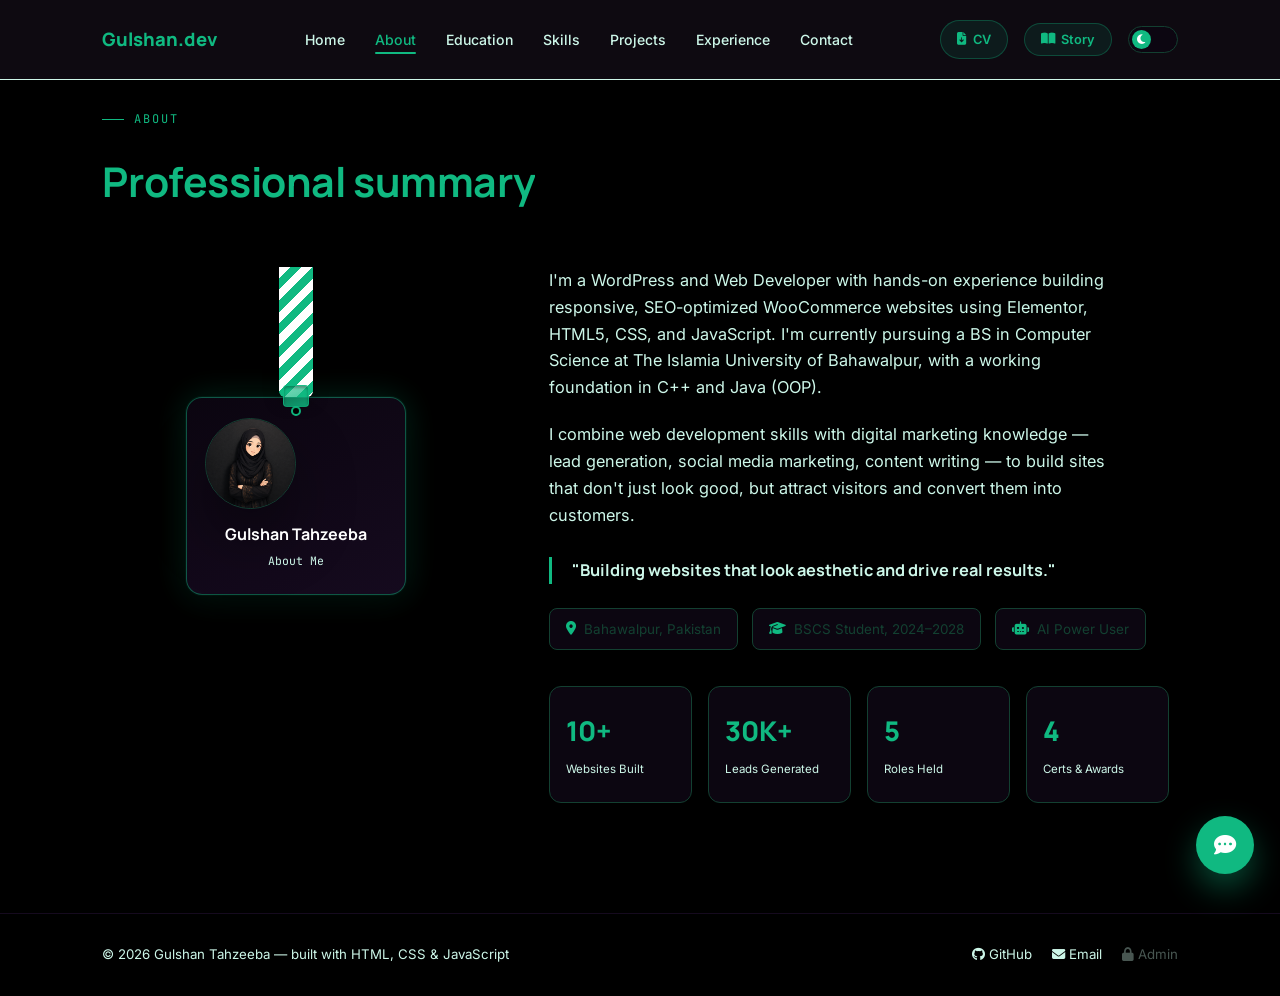
==== about.html @ 15b7401f "Add files via upload" ====
<!DOCTYPE html>
<html lang="en">

<head>
  <meta charset="UTF-8">
  <meta name="viewport" content="width=device-width, initial-scale=1.0">
  <title>About — Gulshan Tahzeeba</title>
  <link rel="shortcut icon" href="assets/GUL.png" type="image/x-icon">
  <link rel="preconnect" href="https://fonts.googleapis.com">
  <link
    href="https://fonts.googleapis.com/css2?family=Manrope:wght@500;700;800&family=Inter:wght@400;500;600&family=JetBrains+Mono:wght@400;500;600&display=swap"
    rel="stylesheet">
  <link rel="stylesheet" href="https://cdnjs.cloudflare.com/ajax/libs/font-awesome/6.5.1/css/all.min.css">
  <link rel="stylesheet" href="style.css">
</head>

<body>

  <div class="page-loader" id="pageLoader">
    <div class="loader-inner">
      <div class="loader-avatar-ring">
        <img src="assets/Hero.png" alt="Loading">
      </div>
      <span class="loader-text">loading&hellip;</span>
    </div>
  </div>

  <!-- ============ NAVBAR ============ -->
  <nav class="navbar">
    <a href="index.html" class="logo">Gulshan<span class="logo-dot">.dev</span></a>

    <ul class="nav-links" id="navLinks">
      <li><a href="index.html">Home</a></li>
      <li><a href="about.html" class="active-link">About</a></li>
      <li><a href="education.html">Education</a></li>
      <li><a href="skills.html">Skills</a></li>
      <li><a href="projects.html">Projects</a></li>
      <li><a href="experience.html">Experience</a></li>
      <li><a href="contact.html">Contact</a></li>
    </ul>

    <div class="nav-actions">
      <a class="mode-btn" href="assets/CV.pdf" download="Gulshan-Tahzeeba-CV.pdf" aria-label="Download CV"><i
          class="fa-solid fa-file-arrow-down"></i> CV</a>
      <button class="mode-btn" id="storyModeBtn" aria-label="Open story mode"><i class="fa-solid fa-book-open"></i>
        Story</button>
      <button class="theme-toggle" id="themeToggle" aria-label="Toggle dark and light mode">
        <span class="toggle-track">
          <span class="toggle-thumb" id="toggleThumb"><i class="fa-solid fa-moon"></i></span>
        </span>
      </button>
      <button class="hamburger" id="hamburger" aria-label="Open menu">
        <span></span><span></span><span></span>
      </button>
    </div>
  </nav>

  <!-- ============ STORY MODE OVERLAY ============ -->
  <div class="story-overlay" id="storyOverlay">
    <div class="story-progress" id="storyProgress"></div>
    <span class="story-slide-counter" id="storyCounter">1 / 11</span>
    <button class="story-close" id="storyClose" aria-label="Close story, go to portfolio"><i
        class="fa-solid fa-xmark"></i> Portfolio Mode</button>
    <div class="story-stage" id="storyStage">
      <!-- slides injected by JS -->
    </div>
    <p class="story-tap-hint">tap sides or use arrow keys to navigate</p>
    <button class="story-nav story-nav-prev" id="storyPrev" aria-label="Previous slide"><i
        class="fa-solid fa-chevron-left"></i></button>
    <button class="story-nav story-nav-next" id="storyNext" aria-label="Next slide"><i
        class="fa-solid fa-chevron-right"></i></button>
  </div>

  <section class="about" id="about">
    <p class="eyebrow">About</p>
    <h2 class="section-title split-text">Professional summary</h2>

    <div class="about-grid">
      <div class="about-image">
        <div class="lanyard-wrap idle-swing">
          <div class="lanyard-strap"></div>
          <div class="lanyard-clip"></div>
          <div class="lanyard-card">
            <div class="lanyard-hole"></div>
            <img src="assets/About.png" alt="Portrait illustration of Gulshan">
            <h4>Gulshan Tahzeeba</h4>
            <p>About Me</p>
          </div>
        </div>
      </div>

      <div class="about-text">
        <p data-edit="about-para-1">
          I'm a WordPress and Web Developer with hands-on experience building
          responsive, SEO-optimized WooCommerce websites using Elementor,
          HTML5, CSS, and JavaScript. I'm currently pursuing a BS in Computer
          Science at The Islamia University of Bahawalpur, with a working
          foundation in C++ and Java (OOP).
        </p>
        <p data-edit="about-para-2">
          I combine web development skills with digital marketing knowledge
          &mdash; lead generation, social media marketing, content writing &mdash; to
          build sites that don't just look good, but attract visitors and
          convert them into customers.
        </p>

        <p class="about-quote" data-edit="about-quote">
          "Building websites that look aesthetic and drive real results."
        </p>

        <div class="about-meta">
          <span class="meta-chip"><i class="fa-solid fa-location-dot icon"></i> Bahawalpur, Pakistan</span>
          <span class="meta-chip"><i class="fa-solid fa-graduation-cap icon"></i> BSCS Student, 2024&ndash;2028</span>
          <span class="meta-chip"><i class="fa-solid fa-robot icon"></i> AI Power User</span>
        </div>

        <div class="about-stats">
          <div class="stat-card spotlight-card">
            <span class="stat-number" data-count="10" data-suffix="+">0</span>
            <span class="stat-label">Websites Built</span>
          </div>
          <div class="stat-card spotlight-card">
            <span class="stat-number" data-count="30" data-suffix="K+">0</span>
            <span class="stat-label">Leads Generated</span>
          </div>
          <div class="stat-card spotlight-card">
            <span class="stat-number" data-count="5" data-suffix="">0</span>
            <span class="stat-label">Roles Held</span>
          </div>
          <div class="stat-card spotlight-card">
            <span class="stat-number" data-count="4" data-suffix="">0</span>
            <span class="stat-label">Certs &amp; Awards</span>
          </div>
        </div>
      </div>
    </div>
  </section>


  <footer class="footer">
    <p data-edit="footer-copyright">&copy; 2026 Gulshan Tahzeeba &mdash; built with HTML, CSS &amp; JavaScript</p>
    <div class="footer-socials">
      <a href="https://github.com/gulshantahzeeba-57" target="_blank" rel="noopener"><i class="fa-brands fa-github"></i>
        GitHub</a>
      <a href="mailto:gulshantahzeeba.kir@gmail.com"><i class="fa-solid fa-envelope"></i> Email</a>
      <a href="admin.html" style="opacity:.35;"><i class="fa-solid fa-lock"></i> Admin</a>
    </div>
  </footer>

  <!-- ============ CHATBOT WIDGET ============ -->
  <button class="chat-fab" id="chatFab" aria-label="Open chat assistant">
    <i class="fa-solid fa-comment-dots"></i>
  </button>

  <div class="chat-window" id="chatWindow">
    <div class="chat-header">
      <span class="chat-header-title">Ask about Gulshan</span>
      <button class="chat-close" id="chatClose" aria-label="Close chat">×</button>
    </div>
    <div class="chat-messages" id="chatMessages">
      <div class="chat-msg bot">
        Hi! Ask me about Gulshan's skills, projects, education, experience, or how to get in touch.
      </div>
    </div>
    <div class="chat-input-row">
      <input type="text" id="chatInput" placeholder="Type a message..." autocomplete="off">
      <button id="chatSend" aria-label="Send message"><i class="fa-solid fa-paper-plane"></i></button>
    </div>
  </div>

  <script src="content-apply.js"></script>
  <script src="custom-cursor.js"></script>
  <script src="script.js"></script>
</body>

</html>
---- style.css ----
/* Gulshan Tahzeeba — portfolio stylesheet (plain CSS, no custom properties/root system) */

* {
  margin: 0;
  padding: 0;
  box-sizing: border-box;
}

html {
  scroll-behavior: smooth;
}

body {
  font-family: "Inter", sans-serif;
  background-color: #000000;
  color: #ffffff;
  line-height: 1.65;
  transition: background-color 0.4s ease, color 0.4s ease;
  overflow-x: hidden;
}

h1,
h2,
h3 {
  font-family: "Manrope", sans-serif;
  font-weight: 700;
  letter-spacing: -0.01em;
  color: #10B981;
}

a {
  text-decoration: none;
  color: inherit;
}

ul {
  list-style: none;
}

button {
  cursor: pointer;
  font-family: inherit;
  border: none;
  background: none;
  color: inherit;
}

img {
  max-width: 100%;
  display: block;
}

section {
  padding: 110px 8%;
  max-width: 1280px;
  margin: 0 auto;
}

::selection {
  background-color: #10B981;
  color: #000000;
}

.page-loader {
  position: fixed;
  inset: 0;
  z-index: 5000;
  background-color: #000000;
  display: flex;
  align-items: center;
  justify-content: center;
  transition: opacity 0.45s ease, visibility 0.45s ease;
}

.page-loader.hidden {
  opacity: 0;
  visibility: hidden;
  pointer-events: none;
}

.loader-inner {
  display: flex;
  flex-direction: column;
  align-items: center;
  gap: 18px;
}

.loader-avatar-ring {
  position: relative;
  width: 84px;
  height: 84px;
}

.loader-avatar-ring img {
  width: 100%;
  height: 100%;
  border-radius: 50%;
  object-fit: cover;
  border: 2px solid #10b981;
}

.loader-avatar-ring::before {
  content: "";
  position: absolute;
  inset: -6px;
  border-radius: 50%;
  border: 2px solid transparent;
  border-top-color: #10B981;
  border-right-color: #10B981;
  animation: loader-spin 0.9s linear infinite;
}

.loader-text {
  font-family: "JetBrains Mono", monospace;
  font-size: 0.76rem;
  letter-spacing: 1px;
  color: #cdf7e9;
}

.icon {
  color: #10B981;
}

.split-text {
  display: inline-block;
  overflow: hidden;
}

.split-text .split-char {
  display: inline-block;
  transform: translateY(110%);
  opacity: 0;
  transition: transform 0.55s cubic-bezier(0.22, 1, 0.36, 1), opacity 0.5s ease;
}

.split-text.split-visible .split-char {
  transform: translateY(0);
  opacity: 1;
}

.shiny-text {
  background: linear-gradient(100deg, #0a0a0a 30%, #10B981 45%, #10b981 55%, #10b981 100%);
  background-size: 250% 100%;
  -webkit-background-clip: text;
  background-clip: text;
  color: transparent;
  animation: shine-move 4.5s linear infinite;
}

.spotlight-card {
  position: relative;
  overflow: hidden;
}

.spotlight-card::before {
  content: "";
  position: absolute;
  inset: 0;
  background: radial-gradient(260px circle at var(--sx, 50%) var(--sy, 50%), rgba(16, 185, 129, 0.16), transparent 70%);
  opacity: 0;
  transition: opacity 0.3s ease;
  pointer-events: none;
  z-index: 0;
}

.spotlight-card:hover::before {
  opacity: 1;
}

.spotlight-card>* {
  position: relative;
  z-index: 1;
}

.magnetic {
  transition: transform 0.25s cubic-bezier(0.22, 1, 0.36, 1);
  will-change: transform;
}

.marquee {
  overflow: hidden;
  width: 100%;
  -webkit-mask-image: linear-gradient(to right, transparent, #000 8%, #000 92%, transparent);
  mask-image: linear-gradient(to right, transparent, #000 8%, #000 92%, transparent);
}

.marquee-track {
  display: flex;
  gap: 10px;
  width: max-content;
  animation: marquee-scroll 26s linear infinite;
}

.marquee:hover .marquee-track {
  animation-play-state: paused;
}

.sticky-layout {
  display: grid;
  grid-template-columns: minmax(0, 1fr) minmax(0, 0.75fr);
  gap: 44px;
  align-items: start;
}

.sticky-panel {
  position: sticky;
  top: 100px;
  display: flex;
  justify-content: center;
}

.sticky-panel img {
  width: 100%;
  display: block;
}

.profile-card {
  position: relative;
  width: 100%;
  max-width: 320px;
  margin: 0 auto;
  border-radius: 24px;
  padding: 2px;
  background: linear-gradient(145deg, rgba(16, 185, 129, 0.55) 0%, rgba(198, 166, 255, 0.25) 100%);
  transform-style: preserve-3d;
  transition: transform 0.15s ease-out;
  cursor: pointer;
}

.profile-card-inner {
  position: relative;
  border-radius: 22px;
  background: linear-gradient(160deg, #0c0611 0%, #150a1e 100%);
  padding: 34px 28px 28px;
  overflow: hidden;
  text-align: center;
}

.profile-card-glow {
  position: absolute;
  inset: -40%;
  background: radial-gradient(circle at 50% 50%, rgba(125, 190, 255, 0.35), transparent 55%);
  opacity: 0;
  transition: opacity 0.3s ease;
  pointer-events: none;
}

.profile-card:hover .profile-card-glow {
  opacity: 1;
}

.profile-card-avatar {
  width: 96px;
  height: 96px;
  border-radius: 50%;
  object-fit: cover;
  border: 2px solid rgba(16, 185, 129, 0.5);
  margin: 0 auto 18px;
  position: relative;
  z-index: 2;
}

.profile-card-name {
  font-family: "Manrope", sans-serif;
  font-weight: 800;
  font-size: 1.3rem;
  color: #ffffff;
  position: relative;
  z-index: 2;
}

.profile-card-title {
  font-size: 0.86rem;
  color: #10B981;
  margin: 6px 0 4px;
  position: relative;
  z-index: 2;
}

.profile-card-handle {
  font-family: "JetBrains Mono", monospace;
  font-size: 0.78rem;
  color: #cdf7e9;
  position: relative;
  z-index: 2;
}

.profile-card-status {
  display: inline-flex;
  align-items: center;
  gap: 6px;
  margin: 16px 0;
  padding: 6px 14px;
  border-radius: 20px;
  background-color: rgba(143, 217, 168, 0.12);
  border: 1px solid rgba(143, 217, 168, 0.3);
  font-size: 0.76rem;
  color: #8FD9A8;
  position: relative;
  z-index: 2;
}

.profile-card-status .dot {
  width: 6px;
  height: 6px;
  border-radius: 50%;
  background-color: #8FD9A8;
}

.profile-card-contact {
  position: relative;
  z-index: 2;
  display: block;
  margin-top: 14px;
  padding: 12px 0;
  border-radius: 10px;
  background-color: #10B981;
  color: #000000;
  font-weight: 700;
  font-size: 0.88rem;
}

.scroll-stack {
  position: relative;
}

.scroll-stack-item-wrap {
  height: 100vh;
  display: flex;
  align-items: flex-start;
  justify-content: center;
}

.scroll-stack-item {
  position: sticky;
  top: 12%;
  width: min(560px, 88vw);
  min-height: 380px;
  border-radius: 22px;
  background: linear-gradient(160deg, #0c0611 0%, #150a1e 100%);
  border: 1px solid #134031;
  box-shadow: 0 30px 70px rgba(0, 0, 0, 0.55);
  padding: 44px 40px;
  will-change: transform;
  transform-origin: top center;
  display: flex;
  flex-direction: column;
  justify-content: center;
}

.scroll-stack-item .chapter-num {
  font-family: "JetBrains Mono", monospace;
  font-size: 0.78rem;
  color: #10B981;
  letter-spacing: 2px;
  text-transform: uppercase;
  margin-bottom: 14px;
}

.scroll-stack-item h2 {
  font-family: "Manrope", sans-serif;
  font-size: 1.8rem;
  color: #ffffff;
  margin-bottom: 14px;
}

.scroll-stack-item p {
  color: #cdf7e9;
  font-size: 1rem;
  line-height: 1.7;
}

.scroll-stack-item .chapter-img {
  width: 100%;
  max-height: 220px;
  object-fit: cover;
  border-radius: 14px;
  margin-bottom: 20px;
  border: 1px solid #134031;
}

.story-hero {
  min-height: 70vh;
  display: flex;
  flex-direction: column;
  align-items: center;
  justify-content: center;
  text-align: center;
  padding: 160px 8% 40px;
  position: relative;
}

.story-hero h1 {
  font-family: "Manrope", sans-serif;
  font-size: clamp(2rem, 4.5vw, 3.4rem);
  color: #ffffff;
  margin-bottom: 16px;
}

.story-hero p {
  color: #cdf7e9;
  max-width: 480px;
  margin: 0 auto 30px;
}

.story-end {
  min-height: 60vh;
  display: flex;
  flex-direction: column;
  align-items: center;
  justify-content: center;
  text-align: center;
  gap: 20px;
  padding: 60px 8% 140px;
}

.scroll-expand-wrap {
  position: relative;
  height: 220vh;
}

.scroll-expand-sticky {
  position: sticky;
  top: 0;
  height: 100vh;
  display: flex;
  align-items: center;
  justify-content: center;
  overflow: hidden;
}

.scroll-expand-media {
  position: relative;
  overflow: hidden;
  will-change: width, height, border-radius;
  box-shadow: 0 40px 100px rgba(0, 0, 0, 0.5);
}

.scroll-expand-media img,
.scroll-expand-media canvas {
  position: absolute;
  inset: 0;
  width: 100%;
  height: 100%;
  object-fit: cover;
}

.scroll-expand-overlay {
  position: absolute;
  inset: 0;
  display: flex;
  flex-direction: column;
  align-items: center;
  justify-content: center;
  text-align: center;
  z-index: 3;
  background: linear-gradient(180deg, rgba(18, 14, 23, 0.25) 0%, rgba(18, 14, 23, 0.55) 100%);
  padding: 20px;
}

.scroll-expand-overlay .hero-greeting {
  opacity: 1;
}

.scroll-expand-overlay .hero-name {
  opacity: 1;
}

.scroll-expand-hint {
  position: absolute;
  bottom: 28px;
  left: 50%;
  transform: translateX(-50%);
  font-family: "JetBrains Mono", monospace;
  font-size: 0.72rem;
  letter-spacing: 1px;
  color: rgba(241, 236, 247, 0.6);
  z-index: 3;
  opacity: 1;
}

.color-bends-canvas {
  position: absolute;
  inset: 0;
  width: 100%;
  height: 100%;
  z-index: 0;
  opacity: 0.55;
}

.lanyard-wrap {
  position: relative;
  width: 100%;
  max-width: 260px;
  height: 420px;
  margin: 0 auto;
  perspective: 1200px;
}

.lanyard-strap {
  position: absolute;
  top: 0;
  left: 50%;
  width: 34px;
  height: 130px;
  margin-left: -17px;
  background: repeating-linear-gradient(135deg, #ffffff 0 8px, #10B981 8px 16px);
  border-radius: 0 0 6px 6px;
  transform-origin: top center;
  z-index: 1;
  box-shadow: 0 6px 16px rgba(0, 0, 0, 0.3);
}

.lanyard-clip {
  position: absolute;
  top: 118px;
  left: 50%;
  width: 26px;
  height: 22px;
  margin-left: -13px;
  background: linear-gradient(160deg, rgba(16, 185, 129, 0.55) 0%, rgba(16, 185, 129, 0.85) 100%);
  border: 1px solid rgba(16, 185, 129, 0.6);
  border-radius: 4px;
  z-index: 2;
  box-shadow: inset 0 2px 3px rgba(0, 0, 0, 0.3);
  transform-origin: center -118px;
}

.lanyard-card {
  position: absolute;
  top: 130px;
  left: 50%;
  width: 220px;
  margin-left: -110px;
  border-radius: 16px;
  background: linear-gradient(160deg, #0c0611 0%, #150a1e 100%);
  border: 1px solid rgba(16, 185, 129, 0.45);
  box-shadow: 0 25px 50px rgba(0, 0, 0, 0.5),
    0 0 0 1px rgba(16, 185, 129, 0.08),
    0 0 34px rgba(16, 185, 129, 0.22);
  padding: 20px 18px 24px;
  text-align: center;
  cursor: grab;
  transform-origin: center -130px;
  touch-action: none;
  user-select: none;
}

.lanyard-card:active {
  cursor: grabbing;
}

.lanyard-card img {
  width: 76px;
  height: 76px;
  border-radius: 50%;
  object-fit: cover;
  border: 2px solid #10B981;
  box-shadow: 0 0 16px rgba(16, 185, 129, 0.45);
  margin-bottom: 12px;
  pointer-events: none;
}

.lanyard-card h4 {
  font-family: "Manrope", sans-serif;
  font-size: 1rem;
  color: #ffffff;
  margin-bottom: 4px;
  pointer-events: none;
}

.lanyard-card p {
  font-family: "JetBrains Mono", monospace;
  font-size: 0.72rem;
  color: #cdf7e9;
  pointer-events: none;
}

.lanyard-card .lanyard-hole {
  position: absolute;
  top: 8px;
  left: 50%;
  width: 10px;
  height: 10px;
  margin-left: -5px;
  border-radius: 50%;
  background-color: #000000;
  border: 2px solid #10b981;
}

.lanyard-hint {
  text-align: center;
  font-family: "JetBrains Mono", monospace;
  font-size: 0.72rem;
  color: #cdf7e9;
  margin-top: 10px;
}

.stitch-divider {
  display: flex;
  align-items: center;
  gap: 10px;
  max-width: 1280px;
  margin: 0 auto;
  padding: 0 8%;
  opacity: 0.7;
}

.stitch-divider .line {
  flex: 1;
  height: 1px;
  background-image: linear-gradient(to right, #134031 0, #134031 6px, transparent 6px, transparent 12px);
  background-size: 12px 1px;
}

.stitch-divider .diamond {
  width: 6px;
  height: 6px;
  background-color: #10B981;
  transform: rotate(45deg);
  flex-shrink: 0;
}

.eyebrow {
  display: flex;
  align-items: center;
  gap: 10px;
  font-family: "JetBrains Mono", monospace;
  font-size: 0.75rem;
  letter-spacing: 2px;
  text-transform: uppercase;
  color: #10B981;
  margin-bottom: 18px;
}

.eyebrow::before {
  content: "";
  width: 22px;
  height: 1px;
  background-color: #10B981;
}

.section-title {
  font-size: clamp(1.9rem, 3.2vw, 2.7rem);
  margin-bottom: 44px;
  max-width: 640px;
  color: #10B981;
}

.btn {
  display: inline-block;
  padding: 14px 30px;
  border-radius: 8px;
  font-weight: 600;
  font-size: 0.92rem;
  transition: transform 0.25s ease, box-shadow 0.25s ease, background-color 0.25s ease, border-color 0.25s ease;
  position: relative;
  overflow: hidden;
  isolation: isolate;
}

.btn-primary {
  background-color: #10B981;
  color: #000000;
}

.btn-primary:hover {
  transform: translateY(-3px);
  box-shadow: 0 14px 32px rgba(16, 185, 129, 0.35);
}

.btn-outline {
  border: 1.5px solid #134031;
  color: #ffffff;
}

.btn-outline:hover {
  border-color: #10B981;
  background-color: rgba(16, 185, 129, 0.08);
  transform: translateY(-3px);
}

.pill {
  display: inline-block;
  padding: 7px 15px;
  border-radius: 20px;
  background-color: rgba(16, 185, 129, 0.1);
  border: 1px solid rgba(16, 185, 129, 0.3);
  color: #10B981;
  font-family: "JetBrains Mono", monospace;
  font-size: 0.76rem;
  margin: 4px 6px 4px 0;
}

.pill-sm {
  font-size: 0.7rem;
  padding: 5px 12px;
}

.navbar {
  position: fixed;
  top: 0;
  left: 0;
  width: 100%;
  display: flex;
  align-items: center;
  justify-content: space-between;
  padding: 20px 8%;
  background-color: rgba(18, 14, 23, 0.78);
  backdrop-filter: blur(12px);
  z-index: 1000;
  border-bottom: 1px solid #cdf7e9;
  transition: background-color 0.4s ease, border-color 0.4s ease;
}

.logo {
  font-family: "Manrope", sans-serif;
  font-size: 1.15rem;
  font-weight: 800;
  color: #10B981;
}

.logo-dot {
  color: #10B981;
}

.nav-links {
  display: flex;
  gap: 30px;
}

.nav-links a {
  font-family: "Inter", sans-serif;
  font-size: 0.88rem;
  font-weight: 500;
  color: #cdf7e9;
  position: relative;
  transition: color 0.25s ease;
}

.nav-links a::after {
  content: "";
  position: absolute;
  left: 0;
  bottom: -6px;
  width: 0%;
  height: 2px;
  border-radius: 2px;
  background-color: #10B981;
  transition: width 0.25s ease;
}

.nav-links a:hover {
  color: #ffffff;
}

.nav-links a:hover::after {
  width: 100%;
}

.nav-links a.active-link {
  color: #10B981;
}

.nav-links a.active-link::after {
  width: 100%;
}

.nav-actions {
  display: flex;
  align-items: center;
  gap: 16px;
}

.mode-btn {
  display: inline-flex;
  align-items: center;
  gap: 6px;
  font-family: "Inter", sans-serif;
  font-size: 0.8rem;
  font-weight: 600;
  color: #10B981;
  background-color: rgba(16, 185, 129, 0.1);
  border: 1px solid rgba(16, 185, 129, 0.3);
  border-radius: 20px;
  padding: 8px 16px;
  text-decoration: none;
  cursor: pointer;
  transition: background-color 0.25s ease, transform 0.25s ease;
}

.mode-btn:hover {
  background-color: rgba(16, 185, 129, 0.2);
  transform: translateY(-2px);
}

.theme-toggle {
  display: flex;
  align-items: center;
}

.toggle-track {
  width: 50px;
  height: 27px;
  background-color: #0c0611;
  border: 1px solid #134031;
  border-radius: 20px;
  display: flex;
  align-items: center;
  padding: 3px;
  transition: background-color 0.3s ease;
}

.toggle-thumb {
  width: 19px;
  height: 19px;
  border-radius: 50%;
  background-color: #10B981;
  display: flex;
  align-items: center;
  justify-content: center;
  font-size: 11px;
  transition: transform 0.3s ease, background-color 0.3s ease;
  transform: translateX(0);
}

.hamburger {
  display: none;
  flex-direction: column;
  gap: 5px;
}

.hamburger span {
  width: 22px;
  height: 2px;
  background-color: #ffffff;
  border-radius: 2px;
}

.hero {
  min-height: 100vh;
  display: flex;
  flex-direction: column;
  justify-content: center;
  padding: 140px 8% 60px;
  position: relative;
  overflow: hidden;
  isolation: isolate;
}

.hero-aurora {
  position: absolute;
  inset: 0;
  pointer-events: none;
  z-index: 0;
}

.hero-aurora span {
  position: absolute;
  border-radius: 50%;
  filter: blur(70px);
  opacity: 0.35;
}

.aurora-1 {
  width: 480px;
  height: 480px;
  background: #10B981;
  top: -140px;
  right: 4%;
}

.aurora-2 {
  width: 340px;
  height: 340px;
  background: #10B981;
  bottom: -100px;
  left: 2%;
  opacity: 0.2;
}

body.light-mode .hero-aurora {
  display: none;
}

.hero-inner {
  display: grid;
  grid-template-columns: 1.15fr 0.85fr;
  gap: 60px;
  align-items: center;
  max-width: 1280px;
  margin: 0 auto;
  width: 100%;
  position: relative;
  z-index: 2;
}

.hero-greeting {
  font-family: "JetBrains Mono", monospace;
  font-size: 0.9rem;
  color: #10B981;
  margin-bottom: 18px;
}

.hero-name {
  font-size: clamp(2.4rem, 4.6vw, 3.8rem);
  line-height: 1.1;
  margin-bottom: 20px;
  color: #10B981;
}

.hero-name .accent {
  color: #10B981;
}

.hero-desc {
  font-size: 1.02rem;
  color: #cdf7e9;
  max-width: 480px;
  margin-bottom: 36px;
  line-height: 1.75;
}

.hero-cta {
  display: flex;
  gap: 18px;
  margin-bottom: 44px;
}

.hero-quicklinks {
  display: flex;
  gap: 26px;
  flex-wrap: wrap;
}

.hero-quicklinks a {
  font-size: 0.85rem;
  color: #cdf7e9;
  border-bottom: 1px solid transparent;
  transition: color 0.25s ease, border-color 0.25s ease;
}

.hero-quicklinks a:hover {
  color: #10B981;
  border-color: #10B981;
}

.hero-visual {
  position: relative;
  display: flex;
  align-items: center;
  justify-content: center;
}

.hero-portrait-frame {
  position: relative;
  width: 100%;
  max-width: 380px;
  border-radius: 20px;
  overflow: hidden;
  border: 1px solid #134031;
  box-shadow: 0 40px 90px rgba(0, 0, 0, 0.5);
}

.hero-avatar {
  width: 100%;
  display: block;
}

.hero-badge {
  position: absolute;
  bottom: 20px;
  left: 50%;
  transform: translateX(-50%);
  background-color: #0c0611;
  backdrop-filter: blur(6px);
  border: 1px solid #134031;
  border-radius: 10px;
  padding: 10px 16px;
  font-family: "JetBrains Mono", monospace;
  font-size: 0.72rem;
  color: #10B981;
  z-index: 3;
}

.scroll-cue {
  position: absolute;
  bottom: 30px;
  left: 8%;
  font-family: "JetBrains Mono", monospace;
  font-size: 0.72rem;
  letter-spacing: 1px;
  color: #cdf7e9;
  z-index: 2;
}

.reveal {
  opacity: 0;
  transform: translateY(26px);
  transition: opacity 0.7s ease, transform 0.7s ease;
}

.reveal.visible {
  opacity: 1;
  transform: translateY(0);
}

.page-header {
  padding: 150px 8% 40px;
  max-width: 1280px;
  margin: 0 auto;
}

.page-header h1 {
  font-size: clamp(2rem, 4vw, 3rem);
  color: #10B981;
}

.about-grid {
  display: grid;
  grid-template-columns: 0.8fr 1.3fr;
  gap: 60px;
  align-items: start;
}

.about-image img {
  width: 50%;
  height: 50%;
  border-radius: 100px;
  border: 1px solid #134031;
  box-shadow: 0 30px 60px rgba(0, 0, 0, 0.4);
}

.about-text p {
  color: #cdf7e9;
  margin-bottom: 20px;
  font-size: 1.02rem;
  max-width: 560px;
}

.about-quote {
  font-family: "Manrope", sans-serif;
  font-weight: 700;
  font-size: 1.3rem;
  color: #150a1e;
  margin: 28px 0;
  padding-left: 20px;
  border-left: 3px solid #10B981;
  max-width: 560px;
}

.about-meta {
  display: flex;
  flex-wrap: wrap;
  gap: 14px;
  margin: 24px 0 8px;
}

.meta-chip {
  display: flex;
  align-items: center;
  gap: 8px;
  padding: 9px 16px;
  background-color: #0c0611;
  border: 1px solid #134031;
  border-radius: 8px;
  font-size: 0.84rem;
  color: #134031;
}

.about-stats {
  display: grid;
  grid-template-columns: repeat(4, 1fr);
  gap: 16px;
  margin-top: 36px;
  max-width: 620px;
}

.stat-card {
  background-color: #0c0611;
  border: 1px solid #134031;
  border-radius: 12px;
  padding: 22px 16px;
  text-align: left;
  transition: transform 0.3s ease, border-color 0.3s ease;
}

.stat-card:hover {
  transform: translateY(-6px);
  border-color: #10B981;
}

.stat-number {
  display: block;
  font-family: "Manrope", sans-serif;
  font-size: 1.7rem;
  font-weight: 800;
  color: #10B981;
}

.stat-label {
  font-size: 0.72rem;
  color: #cdf7e9;
}

.education-grid {
  display: grid;
  grid-template-columns: 1.3fr 0.7fr;
  gap: 50px;
  align-items: start;
}

.edu-timeline {
  position: relative;
  padding-left: 32px;
  border-left: 1px solid #134031;
}

.edu-item {
  position: relative;
  margin-bottom: 40px;
}

.edu-item:last-child {
  margin-bottom: 0;
}

.edu-dot {
  position: absolute;
  left: -37px;
  top: 5px;
  width: 11px;
  height: 11px;
  border-radius: 50%;
  background-color: #000000;
  border: 2px solid #10B981;
}

.edu-date {
  font-family: "JetBrains Mono", monospace;
  color: #10B981;
  font-size: 0.76rem;
  letter-spacing: 0.5px;
  margin-bottom: 8px;
}

.edu-item h3 {
  font-size: 1.2rem;
  margin-bottom: 6px;
  color: #ffffff;
}

.edu-item p {
  color: #cdf7e9;
  font-size: 0.92rem;
}

.edu-image img {
  width: 50%;
  height: 50%;
  border-radius: 100px;
  border: 1px solid #10b981;
}

.credentials-block {
  margin-top: 70px;
  padding-top: 50px;
  border-top: 1px solid #150a1e;
}

.credentials-grid {
  display: grid;
  grid-template-columns: 1fr 1fr;
  gap: 40px;
  align-items: start;
}

.cert-list {
  display: flex;
  flex-direction: column;
  gap: 18px;
}

.cert-item {
  display: flex;
  gap: 14px;
  align-items: flex-start;
}

.cert-icon {
  font-size: 1.2rem;
  flex-shrink: 0;
}

.cert-item .cert-thumb {
  width: 42px;
  height: 42px;
  border-radius: 8px;
  object-fit: cover;
  border: 1px solid rgba(16, 185, 129, 0.4);
  flex-shrink: 0;
}

.cert-item h4 {
  font-size: 0.98rem;
  color: #ffffff;
  margin-bottom: 4px;
}

.cert-item p {
  font-size: 0.85rem;
  color: #cdf7e9;
}

.cert-image img {
  width: 100%;
  border-radius: 12px;
  border: 1px solid #134031;
}

.languages-row {
  display: flex;
  gap: 28px;
  margin-top: 40px;
  flex-wrap: wrap;
}

.lang-chip {
  font-size: 0.88rem;
  color: #134031;
}

.lang-chip b {
  color: #10B981;
}

.skills-lead {
  color: #cdf7e9;
  max-width: 620px;
  margin-bottom: 50px;
  font-size: 1rem;
}

.skill-groups {
  display: grid;
  grid-template-columns: 1fr;
  gap: 18px;
  margin-bottom: 44px;
  min-width: 0;
}

.skill-group-card {
  background-color: #0c0611;
  border: 1px solid #134031;
  border-radius: 16px;
  padding: 26px 24px;
  min-width: 0;
  transition: transform 0.3s ease, border-color 0.3s ease, box-shadow 0.3s ease;
}

.skill-group-card:hover {
  transform: translateY(-4px);
  border-color: #10B981;
  box-shadow: 0 18px 40px rgba(0, 0, 0, 0.25);
}

.skill-group-icon {
  width: 48px;
  height: 48px;
  border-radius: 12px;
  display: flex;
  align-items: center;
  justify-content: center;
  font-size: 1.15rem;
  color: #10B981;
  background-color: rgba(16, 185, 129, 0.12);
  border: 1px solid rgba(16, 185, 129, 0.25);
  margin-bottom: 16px;
}

.skill-group-card h3 {
  font-family: "Manrope", sans-serif;
  font-size: 1.05rem;
  margin-bottom: 8px;
  color: #ffffff;
}

.skill-group-card p {
  font-size: 0.87rem;
  color: #cdf7e9;
  line-height: 1.6;
  margin: 0 0 16px;
}

.skill-group-tags {
  display: flex;
  flex-wrap: wrap;
  gap: 6px;
}

.skill-group-tags .pill {
  margin: 0;
}

.skills-toolbelt {
  display: flex;
  flex-wrap: wrap;
  gap: 10px;
  margin-top: 20px;
}

.skills-image-strip {
  border-radius: 16px;
  overflow: hidden;
  border: 1px solid #134031;
  margin-top: 50px;
  max-height: 340px;
}

.skills-image-strip img {
  width: 100%;
  object-fit: cover;
  object-position: top center;
  max-height: 340px;
}

.project-category-heading {
  display: flex;
  align-items: baseline;
  gap: 14px;
  margin: 70px 0 30px;
}

.project-category-heading:first-of-type {
  margin-top: 0;
}

.project-category-heading h3 {
  font-family: "Manrope", sans-serif;
  font-size: 1.3rem;
  color: #ffffff;
}

.project-category-heading span {
  font-family: "JetBrains Mono", monospace;
  font-size: 0.72rem;
  color: #cdf7e9;
}

.projects-grid {
  display: grid;
  grid-template-columns: 1fr;
  gap: 22px;
}

.project-card {
  background-color: #0c0611;
  border: 1px solid #134031;
  border-radius: 14px;
  overflow: hidden;
  transition: transform 0.3s ease, box-shadow 0.3s ease, border-color 0.3s ease;
  display: grid;
  grid-template-columns: 0.9fr 1.1fr;
}

.project-card:hover {
  transform: translateY(-6px);
  box-shadow: 0 26px 55px rgba(16, 185, 129, 0.14);
  border-color: #10B981;
}

.project-thumb {
  position: relative;
  min-height: 220px;
  overflow: hidden;
  background: linear-gradient(160deg, #150a1e, #000000 70%);
  display: flex;
  flex-direction: column;
}

.project-thumb-bar {
  display: flex;
  align-items: center;
  gap: 6px;
  padding: 10px 14px;
  background-color: rgba(0, 0, 0, 0.25);
}

.project-thumb-bar span {
  width: 8px;
  height: 8px;
  border-radius: 50%;
  background-color: rgba(255, 255, 255, 0.25);
}

.project-thumb-shot {
  flex: 1;
  overflow: hidden;
  display: flex;
  align-items: flex-start;
  justify-content: center;
  background-color: #000000;
}

.project-thumb-shot img {
  width: 100%;
  height: auto;
  display: block;
  transition: transform 8s ease;
}

.project-card:hover .project-thumb-shot img {
  transform: translateY(-35%);
}

.project-thumb.no-img .project-thumb-shot {
  align-items: center;
  justify-content: center;
  background: linear-gradient(135deg, #150a1e, #0c0611 60%, #134031);
}

.project-thumb.no-img .project-thumb-shot span {
  font-family: "Manrope", sans-serif;
  font-weight: 800;
  font-size: 1.6rem;
  color: #cdf7e9;
}

.project-info {
  padding: 26px 28px;
  display: flex;
  flex-direction: column;
  justify-content: center;
}

.project-info h4 {
  font-family: "Manrope", sans-serif;
  margin-bottom: 8px;
  font-size: 1.2rem;
  color: #ffffff;
}

.project-info p {
  color: #cdf7e9;
  font-size: 0.88rem;
  margin-bottom: 16px;
  line-height: 1.6;
}

.project-tags {
  margin-bottom: 16px;
}

.project-links {
  display: flex;
  gap: 20px;
}

.link-arrow {
  font-family: "JetBrains Mono", monospace;
  font-size: 0.78rem;
  color: #10B981;
  transition: color 0.25s ease;
}

.link-arrow:hover {
  color: #ffffff;
}

.experience-grid {
  display: grid;
  grid-template-columns: 1.3fr 0.7fr;
  gap: 50px;
  align-items: start;
}

.timeline {
  position: relative;
  padding-left: 32px;
  border-left: 1px solid #134031;
}

.timeline-item {
  position: relative;
  margin-bottom: 46px;
}

.timeline-item:last-child {
  margin-bottom: 0;
}

.timeline-dot {
  position: absolute;
  left: -37px;
  top: 5px;
  width: 11px;
  height: 11px;
  border-radius: 50%;
  background-color: #000000;
  border: 2px solid #10B981;
}

.timeline-date {
  font-family: "JetBrains Mono", monospace;
  color: #10B981;
  font-size: 0.76rem;
  letter-spacing: 0.5px;
  margin-bottom: 8px;
}

.timeline-content h3 {
  margin-bottom: 4px;
  font-size: 1.2rem;
  color: #ffffff;
}

.timeline-content .role-org {
  font-size: 0.85rem;
  color: #10B981;
  margin-bottom: 12px;
  display: block;
}

.timeline-content ul {
  color: #cdf7e9;
  font-size: 0.9rem;
  line-height: 1.7;
}

.timeline-content ul li {
  position: relative;
  padding-left: 16px;
  margin-bottom: 4px;
}

.timeline-content ul li::before {
  content: "";
  position: absolute;
  left: 0;
  top: 10px;
  width: 5px;
  height: 5px;
  border-radius: 50%;
  background-color: #cdf7e9;
}

.experience-images {
  display: flex;
  flex-direction: column;
  gap: 22px;
}

.exp-img {
  width: 100%;
  border-radius: 14px;
  border: 1px solid #134031;
}

.contact-grid {
  display: grid;
  grid-template-columns: 0.8fr 1.2fr;
  gap: 60px;
  align-items: start;
}

.contact-image img {
  width: 50%;
  height: 50%;
  border-radius: 100px;
  border: 1px solid #10b981;
  margin-bottom: 26px;
}

.contact-info-list {
  display: flex;
  flex-direction: column;
  gap: 16px;
}

.contact-info-item {
  display: flex;
  gap: 12px;
  align-items: center;
  font-size: 0.92rem;
  color: #cdf7e9;
}

.contact-info-item .ic {
  color: #10B981;
}

.contact-sub {
  color: #cdf7e9;
  margin-bottom: 40px;
  max-width: 480px;
  font-size: 1rem;
}

.contact-form {
  max-width: 620px;
}

.form-row {
  display: grid;
  grid-template-columns: 1fr 1fr;
  gap: 20px;
}

.form-group {
  margin-bottom: 22px;
  display: flex;
  flex-direction: column;
}

.form-group label {
  font-family: "JetBrains Mono", monospace;
  font-size: 0.76rem;
  color: #10B981;
  margin-bottom: 8px;
}

.form-group input,
.form-group textarea {
  background-color: #0c0611;
  border: 1px solid #134031;
  border-radius: 8px;
  padding: 13px 16px;
  color: #ffffff;
  font-family: "Inter", sans-serif;
  font-size: 0.95rem;
  resize: vertical;
  transition: border-color 0.25s ease;
}

.form-group input:focus,
.form-group textarea:focus {
  outline: none;
  border-color: #10B981;
}

.form-note {
  margin-top: 14px;
  font-family: "JetBrains Mono", monospace;
  font-size: 0.84rem;
  color: #8FD9A8;
  min-height: 1em;
}

.footer {
  display: flex;
  justify-content: space-between;
  align-items: center;
  padding: 30px 8%;
  border-top: 1px solid #150a1e;
  font-family: "Inter", sans-serif;
  font-size: 0.83rem;
  color: #cdf7e9;
}

.footer-socials {
  display: flex;
  gap: 20px;
}

.footer-socials a {
  color: #cdf7e9;
  transition: color 0.25s ease;
}

.footer-socials a:hover {
  color: #10B981;
}

.chat-fab {
  position: fixed;
  bottom: 26px;
  right: 26px;
  width: 58px;
  height: 58px;
  border-radius: 50%;
  background-color: #10B981;
  display: flex;
  align-items: center;
  justify-content: center;
  font-size: 1.4rem;
  box-shadow: 0 14px 32px rgba(16, 185, 129, 0.4);
  z-index: 1200;
  transition: transform 0.25s ease;
}

.chat-fab:hover {
  transform: scale(1.08);
}

.chat-window {
  position: fixed;
  bottom: 96px;
  right: 26px;
  width: 340px;
  max-height: 460px;
  background-color: #0c0611;
  border: 1px solid #134031;
  border-radius: 14px;
  overflow: hidden;
  display: flex;
  flex-direction: column;
  box-shadow: 0 30px 65px rgba(0, 0, 0, 0.55);
  z-index: 1200;
  opacity: 0;
  transform: translateY(20px) scale(0.97);
  pointer-events: none;
  transition: opacity 0.25s ease, transform 0.25s ease;
}

.chat-window.open {
  opacity: 1;
  transform: translateY(0) scale(1);
  pointer-events: auto;
}

.chat-header {
  display: flex;
  align-items: center;
  gap: 10px;
  padding: 15px 18px;
  background-color: #150a1e;
  border-bottom: 1px solid #134031;
}

.chat-header-title {
  font-family: "Manrope", sans-serif;
  font-weight: 700;
  font-size: 0.94rem;
  color: #ffffff;
}

.chat-close {
  margin-left: auto;
  font-size: 1.2rem;
  color: #cdf7e9;
  line-height: 1;
}

.chat-messages {
  flex: 1;
  padding: 16px;
  overflow-y: auto;
  display: flex;
  flex-direction: column;
  gap: 12px;
  max-height: 320px;
}

.chat-msg {
  font-size: 0.87rem;
  padding: 10px 14px;
  border-radius: 10px;
  max-width: 85%;
  line-height: 1.5;
}

.chat-msg.bot {
  background-color: #150a1e;
  border: 1px solid #134031;
  color: #134031;
  align-self: flex-start;
}

.chat-msg.user {
  background-color: #10B981;
  color: #000000;
  align-self: flex-end;
}

.chat-input-row {
  display: flex;
  border-top: 1px solid #134031;
  padding: 10px;
  gap: 8px;
}

.chat-input-row input {
  flex: 1;
  background-color: #150a1e;
  border: 1px solid #134031;
  border-radius: 8px;
  padding: 10px 12px;
  color: #ffffff;
  font-family: "Inter", sans-serif;
  font-size: 0.87rem;
}

.chat-input-row input:focus {
  outline: none;
  border-color: #10B981;
}

.chat-input-row button {
  width: 40px;
  border-radius: 8px;
  background-color: #10B981;
  color: #000000;
  font-size: 1rem;
}

.story-overlay {
  position: fixed;
  inset: 0;
  background-color: #000000;
  z-index: 3000;
  display: none;
  flex-direction: column;
  align-items: center;
  justify-content: center;
}

.story-overlay.active {
  display: flex;
}

.story-progress {
  position: absolute;
  top: 18px;
  left: 18px;
  right: 18px;
  display: flex;
  gap: 6px;
  z-index: 20;
}

.story-progress-bar {
  flex: 1;
  height: 2px;
  background-color: rgba(241, 236, 247, 0.22);
  border-radius: 2px;
  overflow: hidden;
}

.story-progress-fill {
  height: 100%;
  width: 0%;
  background-color: #10B981;
}

.story-progress-bar.done .story-progress-fill {
  width: 100%;
}

.story-close {
  position: absolute;
  top: 36px;
  right: 18px;
  z-index: 20;
  font-family: "Inter", sans-serif;
  font-size: 0.76rem;
  font-weight: 600;
  color: #6ee7b7;
  background-color: rgba(110, 231, 183, 0.16);
  border: 1px solid rgba(110, 231, 183, 0.4);
  border-radius: 20px;
  padding: 8px 14px;
  transition: background-color 0.25s ease, transform 0.25s ease;
}

.story-close:hover {
  background-color: rgba(110, 231, 183, 0.28);
  transform: translateY(-2px);
}

.story-stage {
  position: relative;
  width: 100%;
  max-width: 430px;
  height: 100%;
  max-height: 800px;
  border-radius: 18px;
  overflow: hidden;
  box-shadow: 0 40px 100px rgba(0, 0, 0, 0.6);
  border: 1px solid #134031;
}

.story-slide {
  position: absolute;
  inset: 0;
  display: flex;
  flex-direction: column;
  justify-content: flex-end;
  opacity: 0;
  visibility: hidden;
  transition: opacity 0.5s ease, transform 0.6s cubic-bezier(0.2, 0.8, 0.3, 1);
  transform: scale(1.04);
}

.story-slide.active {
  opacity: 1;
  visibility: visible;
  z-index: 1;
  transform: scale(1);
}

.story-slide-media {
  position: absolute;
  inset: 0;
  overflow: hidden;
}

.story-slide-media img {
  position: absolute;
  inset: 0;
  width: 100%;
  height: 100%;
  object-fit: cover;
  object-position: top center;
  transform: scale(1.06);
  transition: transform 6.5s ease-out;
}

.story-slide.active .story-slide-media img {
  transform: scale(1);
}

.story-slide-media::after {
  content: "";
  position: absolute;
  inset: 0;
  background: linear-gradient(180deg, rgba(8, 6, 11, 0.15) 0%, rgba(8, 6, 11, 0.05) 40%, rgba(8, 6, 11, 0.96) 100%);
}

.story-slide-scrim {
  position: relative;
  z-index: 2;
  padding: 34px 26px 68px;
}

.story-slide-eyebrow {
  font-family: "JetBrains Mono", monospace;
  color: #6ee7b7;
  font-size: 0.72rem;
  letter-spacing: 2px;
  text-transform: uppercase;
  margin-bottom: 12px;
  opacity: 0;
  transform: translateY(10px);
  transition: opacity 0.5s ease 0.15s, transform 0.5s ease 0.15s;
}

.story-slide-title {
  font-family: "Manrope", sans-serif;
  font-weight: 800;
  font-size: 1.7rem;
  line-height: 1.2;
  color: #f5f0fa;
  margin-bottom: 12px;
  opacity: 0;
  transform: translateY(14px);
  transition: opacity 0.55s ease 0.25s, transform 0.55s ease 0.25s;
}

.story-slide-text {
  font-family: "Inter", sans-serif;
  font-size: 0.94rem;
  color: rgba(241, 236, 247, 0.82);
  line-height: 1.65;
  opacity: 0;
  transform: translateY(14px);
  transition: opacity 0.55s ease 0.35s, transform 0.55s ease 0.35s;
}

.story-slide.active .story-slide-eyebrow,
.story-slide.active .story-slide-title,
.story-slide.active .story-slide-text {
  opacity: 1;
  transform: translateY(0);
}

.story-slide-cta {
  display: inline-flex;
  align-items: center;
  gap: 8px;
  margin-top: 20px;
  background-color: #10B981;
  color: #000000;
  font-weight: 700;
  padding: 13px 28px;
  border-radius: 30px;
  font-size: 0.9rem;
  opacity: 0;
  transform: translateY(14px);
  transition: opacity 0.55s ease 0.45s, transform 0.55s ease 0.45s;
}

.story-slide.active .story-slide-cta {
  opacity: 1;
  transform: translateY(0);
}

.story-slide-counter {
  position: absolute;
  top: 36px;
  left: 20px;
  z-index: 20;
  font-family: "JetBrains Mono", monospace;
  font-size: 0.72rem;
  color: rgba(241, 236, 247, 0.7);
}

.story-tap-hint {
  position: absolute;
  bottom: 18px;
  left: 50%;
  transform: translateX(-50%);
  z-index: 20;
  font-family: "Inter", sans-serif;
  font-size: 0.68rem;
  color: rgba(241, 236, 247, 0.4);
  letter-spacing: 0.5px;
  pointer-events: none;
}

.story-nav {
  position: absolute;
  top: 50%;
  transform: translateY(-50%);
  z-index: 20;
  width: 44px;
  height: 44px;
  border-radius: 50%;
  background-color: rgba(241, 236, 247, 0.08);
  border: 1px solid rgba(241, 236, 247, 0.18);
  color: #ffffff;
  font-size: 1.4rem;
  display: flex;
  align-items: center;
  justify-content: center;
}

.story-nav-prev {
  left: 14px;
}

.story-nav-next {
  right: 14px;
}

.btn::after {
  content: "";
  position: absolute;
  top: 0;
  left: -60%;
  width: 40%;
  height: 100%;
  background: linear-gradient(115deg, transparent 0%, rgba(255, 255, 255, 0.55) 50%, transparent 100%);
  transform: skewX(-20deg);
  transition: left 0.65s cubic-bezier(0.2, 0.7, 0.3, 1);
  pointer-events: none;
  z-index: 2;
}

.btn:hover::after {
  left: 130%;
}

.stat-card.dock-item {
  transition: transform 0.22s cubic-bezier(0.2, 0.8, 0.3, 1), box-shadow 0.22s ease;
  will-change: transform;
}

.project-card.chroma-card {
  position: relative;
  overflow: hidden;
  isolation: isolate;
}

.project-card.chroma-card::before {
  content: "";
  position: absolute;
  inset: -1px;
  z-index: -1;
  border-radius: inherit;
  opacity: 0;
  background: radial-gradient(280px circle at var(--chroma-x, 50%) var(--chroma-y, 50%),
      #10B981 0%, #10B981 38%, transparent 72%);
  transition: opacity 0.35s ease;
}

.project-card.chroma-card:hover::before {
  opacity: 0.55;
}

.project-card.chroma-card>* {
  position: relative;
  z-index: 1;
}

.contact {
  position: relative;
}

.story-chapter-badge {
  display: inline-flex;
  align-items: center;
  gap: 8px;
  font-family: "JetBrains Mono", monospace;
  font-size: 0.7rem;
  letter-spacing: 2px;
  color: #10B981;
  opacity: 0;
  transform: translateY(10px);
  transition: opacity 0.5s ease 0.1s, transform 0.5s ease 0.1s;
}

.story-slide.active .story-chapter-badge {
  opacity: 1;
  transform: translateY(0);
}

.story-chapter-badge .num {
  display: inline-flex;
  align-items: center;
  justify-content: center;
  width: 22px;
  height: 22px;
  border-radius: 50%;
  background: #10B981;
  color: #ffffff;
  font-size: 0.65rem;
}

.lanyard-wrap.idle-swing .lanyard-strap,
.lanyard-wrap.idle-swing .lanyard-clip,
.lanyard-wrap.idle-swing .lanyard-card {
  animation: lanyard-idle-swing 5.5s ease-in-out infinite;
}

@keyframes loader-spin {
  to {
    transform: rotate(360deg);
  }

}

@keyframes shine-move {
  0% {
    background-position: 120% 0;
  }

  100% {
    background-position: -60% 0;
  }

}

@keyframes marquee-scroll {
  from {
    transform: translateX(0);
  }

  to {
    transform: translateX(-50%);
  }

}

@media (max-width: 1000px) {
  .sticky-layout {
    grid-template-columns: 1fr;
  }

  .sticky-panel {
    position: relative;
    top: 0;
    max-width: 320px;
    margin: 0 auto 34px;
    order: -1;
  }

}

@media (max-width: 640px) {
  .skill-groups {
    grid-template-columns: 1fr;
  }

}

@media (max-width: 700px) {
  .project-card {
    grid-template-columns: 1fr;
  }

  .project-thumb {
    min-height: 200px;
  }

}

@media (max-width: 560px) {
  .story-nav {
    display: none;
  }

  .story-stage {
    max-height: 100%;
    border-radius: 0;
  }

}

@media (max-width: 900px) {

  .custom-cursor-dot,
  .custom-cursor-ring {
    display: none;
    pointer-events: none;
    will-change: transform;
  }

  .hero-inner {
    grid-template-columns: 1fr;
  }

  .hero-visual {
    order: -1;
    max-width: 280px;
    margin: 0 auto 30px;
  }

  .about-grid {
    grid-template-columns: 1fr;
  }

  .about-image {
    max-width: 280px;
  }

  .about-stats {
    grid-template-columns: repeat(2, 1fr);
  }

  .education-grid {
    grid-template-columns: 1fr;
  }

  .edu-image {
    max-width: 280px;
  }

  .credentials-grid {
    grid-template-columns: 1fr;
  }

  .projects-grid {
    grid-template-columns: 1fr;
  }

  .contact-grid {
    grid-template-columns: 1fr;
  }

  .contact-image {
    max-width: 280px;
  }

  .nav-links {
    position: fixed;
    inset: 0;
    top: 0;
    right: auto;
    width: 100%;
    height: 100vh;
    background: #000000;
    flex-direction: column;
    justify-content: center;
    align-items: center;
    gap: 8px;
    border: none;
    border-radius: 0;
    padding: 0;
    transform: translateX(100%);
    transition: transform 0.5s cubic-bezier(0.22, 0.8, 0.25, 1);
    z-index: 900;
  }

  .nav-links.open {
    right: auto;
    transform: translateX(0);
  }

  .nav-links li {
    overflow: hidden;
    opacity: 0;
    transform: translateY(26px);
    transition: opacity 0.45s ease, transform 0.45s ease;
    transition-delay: 0s;
  }

  .nav-links.open li {
    opacity: 1;
    transform: translateY(0);
  }

  .nav-links.open li:nth-child(1) {
    transition-delay: 0.08s;
  }

  .nav-links.open li:nth-child(2) {
    transition-delay: 0.14s;
  }

  .nav-links.open li:nth-child(3) {
    transition-delay: 0.20s;
  }

  .nav-links.open li:nth-child(4) {
    transition-delay: 0.26s;
  }

  .nav-links.open li:nth-child(5) {
    transition-delay: 0.32s;
  }

  .nav-links.open li:nth-child(6) {
    transition-delay: 0.38s;
  }

  .nav-links.open li:nth-child(7) {
    transition-delay: 0.44s;
  }

  .nav-links a {
    font-family: "Manrope", sans-serif;
    font-size: 1.6rem;
    font-weight: 700;
  }

  .hamburger {
    display: flex;
    z-index: 950;
  }

  .hamburger span {
    transition: transform 0.3s ease, opacity 0.3s ease;
  }

  .hamburger.open span:nth-child(1) {
    transform: translateY(7px) rotate(45deg);
  }

  .hamburger.open span:nth-child(2) {
    opacity: 0;
  }

  .hamburger.open span:nth-child(3) {
    transform: translateY(-7px) rotate(-45deg);
  }

}

@media (max-width: 560px) {
  section {
    padding: 90px 6%;
  }

  .page-header {
    padding: 130px 6% 30px;
  }

  .form-row {
    grid-template-columns: 1fr;
  }

  .chat-window {
    width: 88vw;
    right: 6vw;
  }

  .about-stats {
    grid-template-columns: 1fr 1fr;
  }

  .project-category-heading {
    flex-direction: column;
    align-items: flex-start;
    gap: 4px;
    margin: 50px 0 20px;
  }

  .credentials-grid {
    grid-template-columns: 1fr;
  }

  .hero-quicklinks {
    flex-direction: column;
    gap: 12px;
  }

  .hero-cta {
    flex-direction: column;
  }

  .hero-cta .btn {
    text-align: center;
  }

}

@keyframes lanyard-idle-swing {

  0%,
  100% {
    transform: rotate(-2.2deg);
  }

  50% {
    transform: rotate(2.2deg);
  }

}

/* =========================================================
   PROJECTS PAGE — one shared lanyard for the whole page,
   sticky beside the full scroll length of all category grids
   (added; nothing above this line was modified)
========================================================= */
.project-page-layout {
  display: grid;
  grid-template-columns: minmax(0, 1fr) minmax(0, 0.75fr);
  gap: 44px;
  align-items: start;
}

.project-page-lanyard {
  position: sticky;
  top: 100px;
  display: flex;
  justify-content: center;
}

@media (max-width: 1000px) {
  .project-page-layout {
    grid-template-columns: 1fr;
  }

  .project-page-lanyard {
    position: relative;
    top: 0;
    max-width: 320px;
    margin: 0 auto 34px;
    order: -1;
  }
}

/* =========================================================
   CUSTOM CURSOR — ring + filled dot (added; nothing above this
   line was modified). Replaces the old WebGL splash cursor.
========================================================= */
.custom-cursor-active,
.custom-cursor-active a,
.custom-cursor-active button {
  cursor: none;
}

.custom-cursor-dot {
  position: fixed;
  top: 0;
  left: 0;
  width: 8px;
  height: 8px;
  border-radius: 50%;
  background-color: #10B981;
  pointer-events: none;
  z-index: 9999;
  opacity: 0;
  transition: opacity 0.2s ease, width 0.2s ease, height 0.2s ease;
}

.custom-cursor-dot.visible {
  opacity: 1;
}

.custom-cursor-ring {
  position: fixed;
  top: 0;
  left: 0;
  width: 34px;
  height: 34px;
  border-radius: 50%;
  border: 2px solid #10B981;
  pointer-events: none;
  z-index: 9998;
  opacity: 0;
  transition: opacity 0.25s ease, width 0.2s ease, height 0.2s ease, border-color 0.2s ease;
}

.custom-cursor-ring.visible {
  opacity: 1;
}

.custom-cursor-ring.hover {
  width: 50px;
  height: 50px;
}

.custom-cursor-ring.pressed {
  width: 26px;
  height: 26px;
}

body.light-mode .custom-cursor-dot {
  background-color: #039464;
}

body.light-mode .custom-cursor-ring {
  border-color: #039464;
}


/* =========================================================
   LIGHT MODE — added; nothing above this line was modified.
   Auto-generated overrides for every component that uses the
   dark palette, so the theme toggle actually does something.
   Story Mode intentionally stays dark in both themes (it is a
   fixed cinematic overlay).
========================================================= */

body.light-mode {
  background-color: #dcf2eb;
  color: #0a0a0a;
}

body.light-mode h1,
body.light-mode h2,
body.light-mode h3 {
  color: #039464;
}

body.light-mode .icon {
  color: #039464;
}

body.light-mode .shiny-text {
  background-color: #10b981;
}

body.light-mode .scroll-stack-item .chapter-num {
  color: #039464;
}

body.light-mode .scroll-stack-item h2 {
  color: #0a0a0a;
}

body.light-mode .scroll-stack-item p {
  color: #3d5b52;
}

body.light-mode .scroll-stack-item .chapter-img {
  border: 1px solid #cdeee1;
}

body.light-mode .lanyard-clip {
  background: linear-gradient(160deg, rgba(3, 148, 100, 0.55) 0%, rgba(3, 148, 100, 0.85) 100%);
  border: 1px solid rgba(3, 148, 100, 0.6);
}

body.light-mode .lanyard-card {
  background: linear-gradient(160deg, #f3faf7 0%, #e8f5f0 100%);
  border: 1px solid rgba(3, 148, 100, 0.45);
  box-shadow: 0 25px 50px rgba(0, 0, 0, 0.5),
    0 0 0 1px rgba(3, 148, 100, 0.08),
    0 0 34px rgba(3, 148, 100, 0.22);
}

body.light-mode .lanyard-card img {
  border: 2px solid #039464;
  box-shadow: 0 0 16px rgba(3, 148, 100, 0.45);
}

body.light-mode .lanyard-card h4 {
  color: #0a0a0a;
}

body.light-mode .lanyard-card p {
  color: #3d5b52;
}

body.light-mode .lanyard-card .lanyard-hole {
  background-color: #ffffff;
  border: 2px solid #039464;
}

body.light-mode .lanyard-hint {
  color: #3d5b52;
}

body.light-mode .stitch-divider .line {
  background-image: linear-gradient(to right, #cdeee1 0, #cdeee1 6px, transparent 6px, transparent 12px);
}

body.light-mode .stitch-divider .diamond {
  background-color: #039464;
}

body.light-mode .eyebrow {
  color: #039464;
}

body.light-mode .eyebrow::before {
  background-color: #039464;
}

body.light-mode .section-title {
  color: #039464;
}

body.light-mode .btn-primary {
  background-color: #039464;
  color: #ffffff;
}

body.light-mode .btn-primary:hover {
  box-shadow: 0 14px 32px rgba(3, 148, 100, 0.35);
}

body.light-mode .btn-outline {
  border: 1.5px solid #cdeee1;
  color: #0a0a0a;
}

body.light-mode .btn-outline:hover {
  border-color: #039464;
  background-color: rgba(3, 148, 100, 0.08);
}

body.light-mode .pill {
  background-color: rgba(3, 148, 100, 0.1);
  border: 1px solid rgba(3, 148, 100, 0.3);
  color: #039464;
}

body.light-mode .navbar {
  background-color: #aff7df;
  border-bottom: 1px solid #e8f5f0;
}

body.light-mode .logo {
  color: #039464;
}

body.light-mode .logo-dot {
  color: #039464;
}

body.light-mode .nav-links a {
  color: #3d5b52;
}

body.light-mode .nav-links a::after {
  background-color: #039464;
}

body.light-mode .nav-links a:hover {
  color: #0a0a0a;
}

body.light-mode .nav-links a.active-link {
  color: #039464;
}

body.light-mode .mode-btn {
  color: #039464;
  background-color: rgba(3, 148, 100, 0.1);
  border: 1px solid rgba(3, 148, 100, 0.3);
}

body.light-mode .mode-btn:hover {
  background-color: rgba(3, 148, 100, 0.2);
}

body.light-mode .toggle-track {
  background-color: #f3faf7;
  border: 1px solid #cdeee1;
}

body.light-mode .toggle-thumb {
  background-color: #039464;
}

body.light-mode .hamburger span {
  background-color: #0a0a0a;
}

body.light-mode .hero-greeting {
  color: #039464;
}

body.light-mode .hero-name {
  color: #039464;
}

body.light-mode .hero-name .accent {
  color: #039464;
}

body.light-mode .hero-desc {
  color: #3d5b52;
}

body.light-mode .hero-quicklinks a {
  color: #3d5b52;
}

body.light-mode .hero-quicklinks a:hover {
  color: #039464;
  border-color: #039464;
}

body.light-mode .hero-portrait-frame {
  border: 1px solid #cdeee1;
}

body.light-mode .hero-badge {
  background-color: #f3faf7;
  border: 1px solid #cdeee1;
  color: #039464;
}

body.light-mode .scroll-cue {
  color: #3d5b52;
}

body.light-mode .page-header h1 {
  color: #039464;
}

body.light-mode .about-image img {
  border: 1px solid #cdeee1;
}

body.light-mode .about-text p {
  color: #3d5b52;
}

body.light-mode .meta-chip {
  background-color: #f3faf7;
  border: 1px solid #cdeee1;
}

body.light-mode .stat-card {
  background-color: #f3faf7;
  border: 1px solid #cdeee1;
}

body.light-mode .stat-card:hover {
  border-color: #039464;
}

body.light-mode .stat-number {
  color: #039464;
}

body.light-mode .stat-label {
  color: #3d5b52;
}

body.light-mode .edu-timeline {
  border-left: 1px solid #cdeee1;
}

body.light-mode .edu-dot {
  background-color: #ffffff;
  border: 2px solid #039464;
}

body.light-mode .edu-date {
  color: #039464;
}

body.light-mode .edu-item h3 {
  color: #0a0a0a;
}

body.light-mode .edu-item p {
  color: #3d5b52;
}

body.light-mode .edu-image img {
  border: 1px solid #039464;
}

body.light-mode .credentials-block {
  border-top: 1px solid #e8f5f0;
}

body.light-mode .cert-item .cert-thumb {
  border: 1px solid rgba(3, 148, 100, 0.4);
}

body.light-mode .cert-item h4 {
  color: #0a0a0a;
}

body.light-mode .cert-item p {
  color: #3d5b52;
}

body.light-mode .cert-image img {
  border: 1px solid #cdeee1;
}

body.light-mode .lang-chip b {
  color: #039464;
}

body.light-mode .skills-lead {
  color: #3d5b52;
}

body.light-mode .skill-group-card {
  background-color: #f3faf7;
  border: 1px solid #cdeee1;
}

body.light-mode .skill-group-card:hover {
  border-color: #039464;
}

body.light-mode .skill-group-icon {
  color: #039464;
  background-color: rgba(3, 148, 100, 0.12);
  border: 1px solid rgba(3, 148, 100, 0.25);
}

body.light-mode .skill-group-card h3 {
  color: #0a0a0a;
}

body.light-mode .skill-group-card p {
  color: #3d5b52;
}

body.light-mode .skills-image-strip {
  border: 1px solid #cdeee1;
}

body.light-mode .project-category-heading h3 {
  color: #0a0a0a;
}

body.light-mode .project-category-heading span {
  color: #3d5b52;
}

body.light-mode .project-card {
  background-color: #f3faf7;
  border: 1px solid #cdeee1;
}

body.light-mode .project-card:hover {
  box-shadow: 0 26px 55px rgba(3, 148, 100, 0.14);
  border-color: #039464;
}

body.light-mode .project-thumb {
  background: linear-gradient(160deg, #e8f5f0, #ffffff 70%);
}

body.light-mode .project-thumb-shot {
  background-color: #ffffff;
}

body.light-mode .project-thumb.no-img .project-thumb-shot {
  background: linear-gradient(135deg, #e8f5f0, #f3faf7 60%, #cdeee1);
}

body.light-mode .project-thumb.no-img .project-thumb-shot span {
  color: #3d5b52;
}

body.light-mode .project-info h4 {
  color: #0a0a0a;
}

body.light-mode .project-info p {
  color: #3d5b52;
}

body.light-mode .link-arrow {
  color: #039464;
}

body.light-mode .link-arrow:hover {
  color: #0a0a0a;
}

body.light-mode .timeline {
  border-left: 1px solid #cdeee1;
}

body.light-mode .timeline-dot {
  background-color: #ffffff;
  border: 2px solid #039464;
}

body.light-mode .timeline-date {
  color: #039464;
}

body.light-mode .timeline-content h3 {
  color: #0a0a0a;
}

body.light-mode .timeline-content .role-org {
  color: #039464;
}

body.light-mode .timeline-content ul {
  color: #3d5b52;
}

body.light-mode .timeline-content ul li::before {
  background-color: #3d5b52;
}

body.light-mode .exp-img {
  border: 1px solid #cdeee1;
}

body.light-mode .contact-image img {
  border: 1px solid #039464;
}

body.light-mode .contact-info-item {
  color: #3d5b52;
}

body.light-mode .contact-info-item .ic {
  color: #039464;
}

body.light-mode .contact-sub {
  color: #3d5b52;
}

body.light-mode .form-group label {
  color: #039464;
}

body.light-mode .form-group input,
body.light-mode .form-group textarea {
  background-color: #f3faf7;
  border: 1px solid #cdeee1;
  color: #0a0a0a;
}

body.light-mode .form-group input:focus,
body.light-mode .form-group textarea:focus {
  border-color: #039464;
}

body.light-mode .footer {
  border-top: 1px solid #e8f5f0;
  color: #3d5b52;
}

body.light-mode .footer-socials a {
  color: #3d5b52;
}

body.light-mode .footer-socials a:hover {
  color: #039464;
}

body.light-mode .chat-fab {
  background-color: #039464;
  box-shadow: 0 14px 32px rgba(3, 148, 100, 0.4);
}

body.light-mode .chat-window {
  background-color: #f3faf7;
  border: 1px solid #cdeee1;
}

body.light-mode .chat-header {
  background-color: #e8f5f0;
  border-bottom: 1px solid #cdeee1;
}

body.light-mode .chat-header-title {
  color: #0a0a0a;
}

body.light-mode .chat-close {
  color: #3d5b52;
}

body.light-mode .chat-msg.bot {
  background-color: #e8f5f0;
  border: 1px solid #cdeee1;
}

body.light-mode .chat-msg.user {
  background-color: #039464;
  color: #ffffff;
}

body.light-mode .chat-input-row {
  border-top: 1px solid #cdeee1;
}

body.light-mode .chat-input-row input {
  background-color: #e8f5f0;
  border: 1px solid #cdeee1;
  color: #0a0a0a;
}

body.light-mode .chat-input-row input:focus {
  border-color: #039464;
}

body.light-mode .chat-input-row button {
  background-color: #039464;
  color: #ffffff;
}

/* =========================================================
   STORY MODE — light mode support (added; nothing above this
   line was modified). The individual slide photos keep their
   own dark scrim + light text always, since that's about photo
   legibility, not site theme — but the surrounding overlay
   chrome (background, close button, progress bar, nav arrows,
   counters) now adapts to light mode too.
========================================================= */
body.light-mode .story-overlay {
  background-color: #dcf2eb;
}

body.light-mode .story-progress-bar {
  background-color: rgba(3, 148, 100, 0.18);
}

body.light-mode .story-progress-fill {
  background-color: #039464;
}

body.light-mode .story-close {
  color: #039464;
  background-color: rgba(3, 148, 100, 0.12);
  border: 1px solid rgba(3, 148, 100, 0.35);
}

body.light-mode .story-close:hover {
  background-color: rgba(3, 148, 100, 0.22);
}

/* NOTE: .story-slide-counter and .story-tap-hint are left with
   their original fixed light color — they sit over the photo
   slides, which always carry their own dark scrim for legibility
   regardless of site theme, so making that text dark here would
   make it unreadable against the photo. */

body.light-mode .story-nav {
  background-color: rgba(3, 148, 100, 0.1);
  border: 1px solid rgba(3, 148, 100, 0.25);
  color: #039464;
}
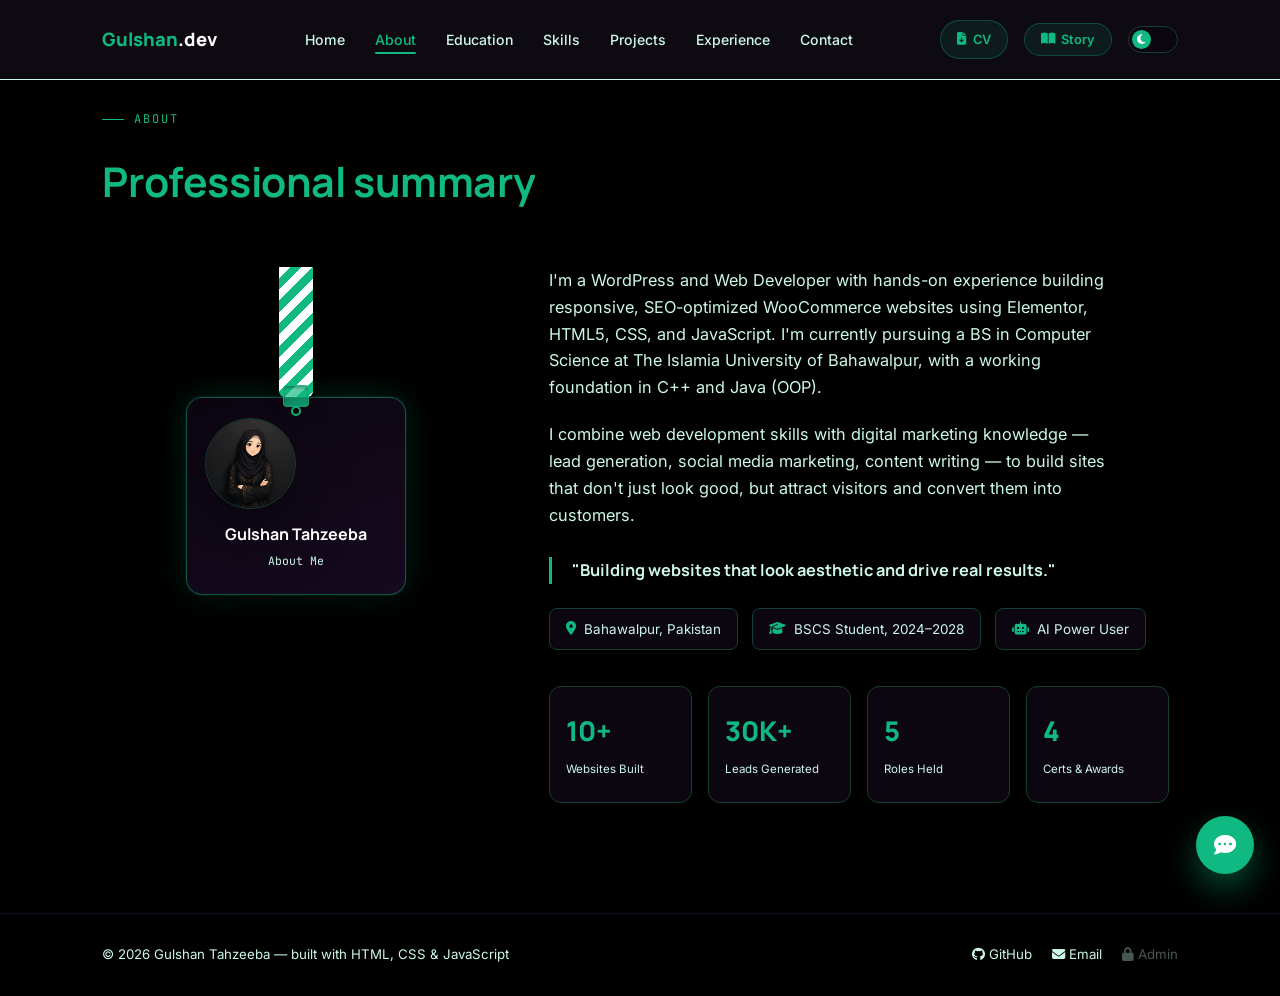
==== commit e81171e0: "Add files via upload" ====
--- a/about.html
+++ b/about.html
@@ -5,7 +5,9 @@
   <meta charset="UTF-8">
   <meta name="viewport" content="width=device-width, initial-scale=1.0">
   <title>About — Gulshan Tahzeeba</title>
-  <link rel="shortcut icon" href="assets/GUL.png" type="image/x-icon">
+  <!-- Browser Tab Favicon (With Border) -->
+  <link rel="icon" type="image/svg+xml"
+    href="data:image/svg+xml,<svg xmlns='http://www.w3.org/2000/svg' viewBox='0 0 512 512'><circle cx='256' cy='256' r='200' fill='%23d9f8e4' stroke='%2310b981' stroke-width='24'/><circle cx='256' cy='256' r='90' fill='%2310b981'/></svg>">
   <link rel="preconnect" href="https://fonts.googleapis.com">
   <link
     href="https://fonts.googleapis.com/css2?family=Manrope:wght@500;700;800&family=Inter:wght@400;500;600&family=JetBrains+Mono:wght@400;500;600&display=swap"
--- a/style.css
+++ b/style.css
@@ -139,7 +139,7 @@
 }
 
 .shiny-text {
-  background: linear-gradient(100deg, #0a0a0a 30%, #10B981 45%, #10b981 55%, #10b981 100%);
+  background: linear-gradient(100deg, #016443 30%, #10B981 45%, #10b981 55%, #10b981 100%);
   background-size: 250% 100%;
   -webkit-background-clip: text;
   background-clip: text;
@@ -721,7 +721,7 @@
 }
 
 .logo-dot {
-  color: #10B981;
+  color: #fcfafa;
 }
 
 .nav-links {
@@ -1065,7 +1065,7 @@
   border: 1px solid #134031;
   border-radius: 8px;
   font-size: 0.84rem;
-  color: #134031;
+  color: #cdf7e9;
 }
 
 .about-stats {
@@ -1103,11 +1103,18 @@
   color: #cdf7e9;
 }
 
-.education-grid {
+.edu-page-layout {
   display: grid;
-  grid-template-columns: 1.3fr 0.7fr;
-  gap: 50px;
+  grid-template-columns: minmax(0, 1fr) minmax(0, 0.75fr);
+  gap: 44px;
   align-items: start;
+}
+
+.edu-page-lanyard {
+  position: sticky;
+  top: 100px;
+  display: flex;
+  justify-content: center;
 }
 
 .edu-timeline {
@@ -1155,13 +1162,6 @@
   font-size: 0.92rem;
 }
 
-.edu-image img {
-  width: 50%;
-  height: 50%;
-  border-radius: 100px;
-  border: 1px solid #10b981;
-}
-
 .credentials-block {
   margin-top: 70px;
   padding-top: 50px;
@@ -1170,7 +1170,7 @@
 
 .credentials-grid {
   display: grid;
-  grid-template-columns: 1fr 1fr;
+  grid-template-columns: 1fr;
   gap: 40px;
   align-items: start;
 }
@@ -1185,6 +1185,7 @@
   display: flex;
   gap: 14px;
   align-items: flex-start;
+  margin-bottom: 20px;
 }
 
 .cert-icon {
@@ -1201,21 +1202,98 @@
   flex-shrink: 0;
 }
 
-.cert-item h4 {
+/* .cert-grid {
+  display: grid;
+  grid-template-columns: repeat(auto-fill, minmax(230px, 1fr));
+  gap: 20px;
+} */
+
+.cert-grid {
+  display: grid;
+  grid-template-columns: repeat(auto-fit, minmax(220px, 1fr));
+  gap: 20px;
+  width: 100%;
+}
+
+.cert-card {
+  background-color: #0c0611;
+  border: 1px solid #134031;
+  border-radius: 16px;
+  overflow: hidden;
+  transition: transform 0.3s ease, border-color 0.3s ease, box-shadow 0.3s ease;
+}
+
+.cert-card:hover {
+  transform: translateY(-4px);
+  border-color: #10B981;
+  box-shadow: 0 18px 40px rgba(0, 0, 0, 0.25);
+}
+
+.cert-card-media {
+  width: 100%;
+  aspect-ratio: 4 / 3;
+  overflow: hidden;
+  background-color: #150a1e;
+}
+
+.cert-card-media img {
+  width: 100%;
+  height: 100%;
+  object-fit: cover;
+  display: block;
+}
+
+.cert-card-media.icon-only {
+  display: flex;
+  align-items: center;
+  justify-content: center;
+}
+
+.cert-card-media.icon-only i {
+  font-size: 2.2rem;
+  color: #10B981;
+}
+
+.cert-card-body {
+  padding: 18px 20px 22px;
+}
+
+.cert-card-body h4 {
   font-size: 0.98rem;
   color: #ffffff;
-  margin-bottom: 4px;
-}
-
-.cert-item p {
+  margin-bottom: 6px;
+  line-height: 1.4;
+}
+
+.cert-card-body p {
   font-size: 0.85rem;
   color: #cdf7e9;
-}
-
-.cert-image img {
-  width: 100%;
-  border-radius: 12px;
-  border: 1px solid #134031;
+  line-height: 1.5;
+}
+
+/* Mobile Responsive Styling */
+@media (max-width: 768px) {
+  .cert-grid {
+    grid-template-columns: 1fr;
+    /* Mobile par 1 card per line */
+    width: 100%;
+    /* Fixed 1000px width ko responsive override kare ga */
+    max-width: 100%;
+    padding: 0 16px;
+    /* Side paddings taakay screens ke sath chipke nahi */
+    box-sizing: border-box;
+    gap: 16px;
+    /* Mobile ke liye gap thoda Kam */
+  }
+
+  .cert-card-body {
+    padding: 16px;
+  }
+
+  .cert-card-body h4 {
+    font-size: 1rem;
+    /* Mobile readability ke liye */
+  }
 }
 
 .languages-row {
@@ -1227,7 +1305,7 @@
 
 .lang-chip {
   font-size: 0.88rem;
-  color: #134031;
+  color: #a0f5d7;
 }
 
 .lang-chip b {
@@ -2237,16 +2315,16 @@
     grid-template-columns: repeat(2, 1fr);
   }
 
-  .education-grid {
+  .edu-page-layout {
     grid-template-columns: 1fr;
   }
 
-  .edu-image {
-    max-width: 280px;
-  }
-
-  .credentials-grid {
-    grid-template-columns: 1fr;
+  .edu-page-lanyard {
+    position: relative;
+    top: 0;
+    max-width: 320px;
+    margin: 0 auto 34px;
+    order: -1;
   }
 
   .projects-grid {
@@ -2385,10 +2463,6 @@
     margin: 50px 0 20px;
   }
 
-  .credentials-grid {
-    grid-template-columns: 1fr;
-  }
-
   .hero-quicklinks {
     flex-direction: column;
     gap: 12px;
@@ -2514,6 +2588,11 @@
   border-color: #039464;
 }
 
+body.light-mode .meta-chip {
+  color: #039464;
+}
+
+
 
 /* =========================================================
    LIGHT MODE — added; nothing above this line was modified.
@@ -2639,8 +2718,8 @@
 }
 
 body.light-mode .navbar {
-  background-color: #aff7df;
-  border-bottom: 1px solid #e8f5f0;
+  background-color: #cefbeb;
+  border-bottom: 1px solid #015a38;
 }
 
 body.light-mode .logo {
@@ -2648,7 +2727,7 @@
 }
 
 body.light-mode .logo-dot {
-  color: #039464;
+  color: #0e0e0e;
 }
 
 body.light-mode .nav-links a {
@@ -2743,7 +2822,7 @@
 
 body.light-mode .meta-chip {
   background-color: #f3faf7;
-  border: 1px solid #cdeee1;
+  border: 1px solid #039464;
 }
 
 body.light-mode .stat-card {
@@ -2784,10 +2863,6 @@
   color: #3d5b52;
 }
 
-body.light-mode .edu-image img {
-  border: 1px solid #039464;
-}
-
 body.light-mode .credentials-block {
   border-top: 1px solid #e8f5f0;
 }
@@ -2808,8 +2883,16 @@
   border: 1px solid #cdeee1;
 }
 
+body.light-mode .cert-card-caption {
+  color: #3d5b52;
+}
+
 body.light-mode .lang-chip b {
   color: #039464;
+}
+
+body.light-mode .lang-chip {
+  color: #0dc987;
 }
 
 body.light-mode .skills-lead {
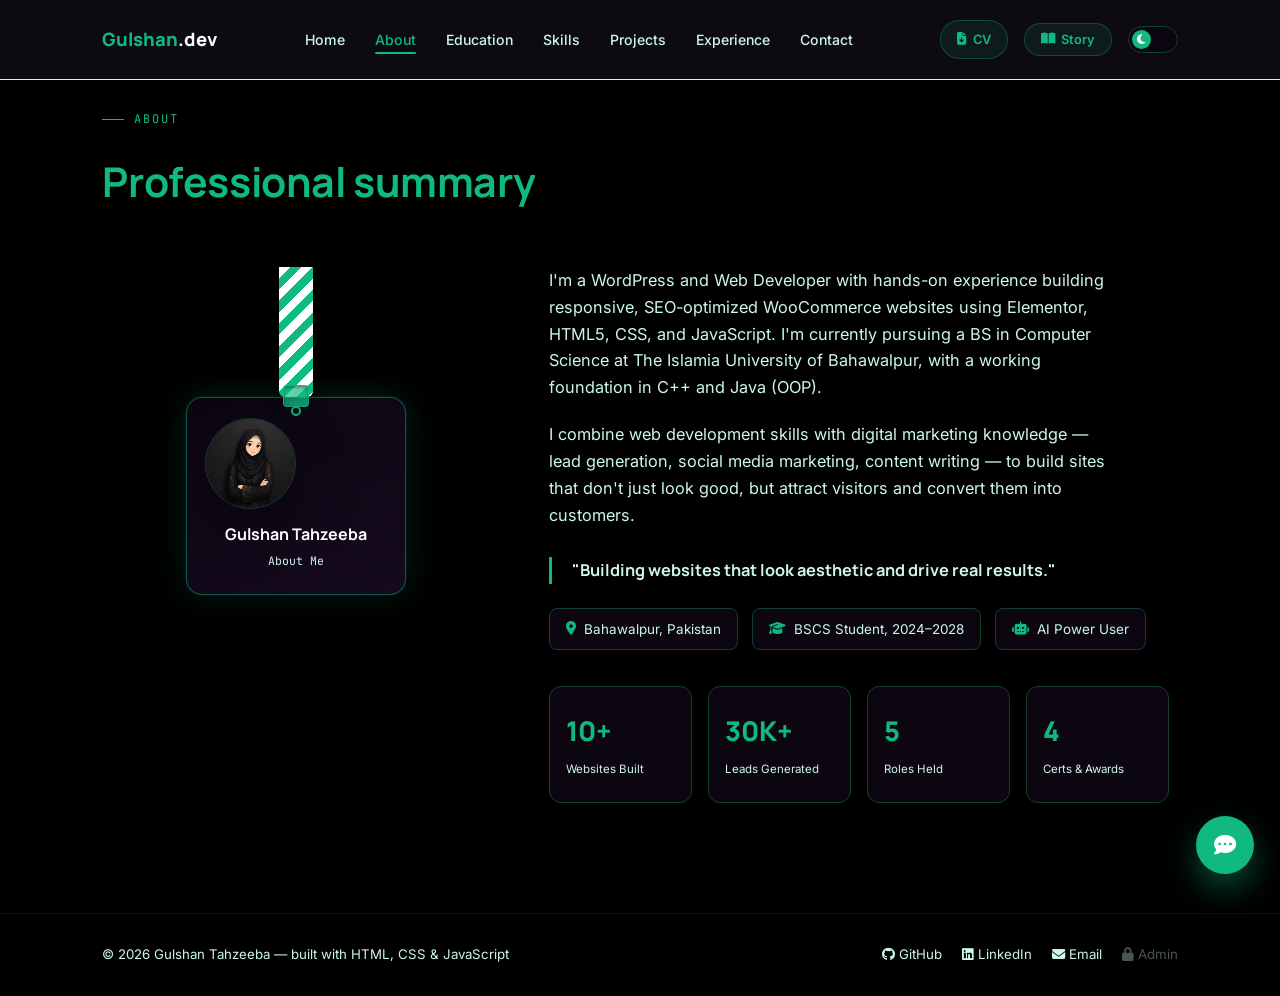
==== commit e0a7bc6d: "Update about.html" ====
--- a/about.html
+++ b/about.html
@@ -144,6 +144,9 @@
     <div class="footer-socials">
       <a href="https://github.com/gulshantahzeeba-57" target="_blank" rel="noopener"><i class="fa-brands fa-github"></i>
         GitHub</a>
+      <a href="https://www.linkedin.com/in/gulshan-tahzeeba-a3408042b/" target="_blank" rel="noopener"><i
+          class="fa-brands fa-linkedin"></i>
+        LinkedIn</a>
       <a href="mailto:gulshantahzeeba.kir@gmail.com"><i class="fa-solid fa-envelope"></i> Email</a>
       <a href="admin.html" style="opacity:.35;"><i class="fa-solid fa-lock"></i> Admin</a>
     </div>
@@ -175,4 +178,4 @@
   <script src="script.js"></script>
 </body>
 
-</html>+</html>
